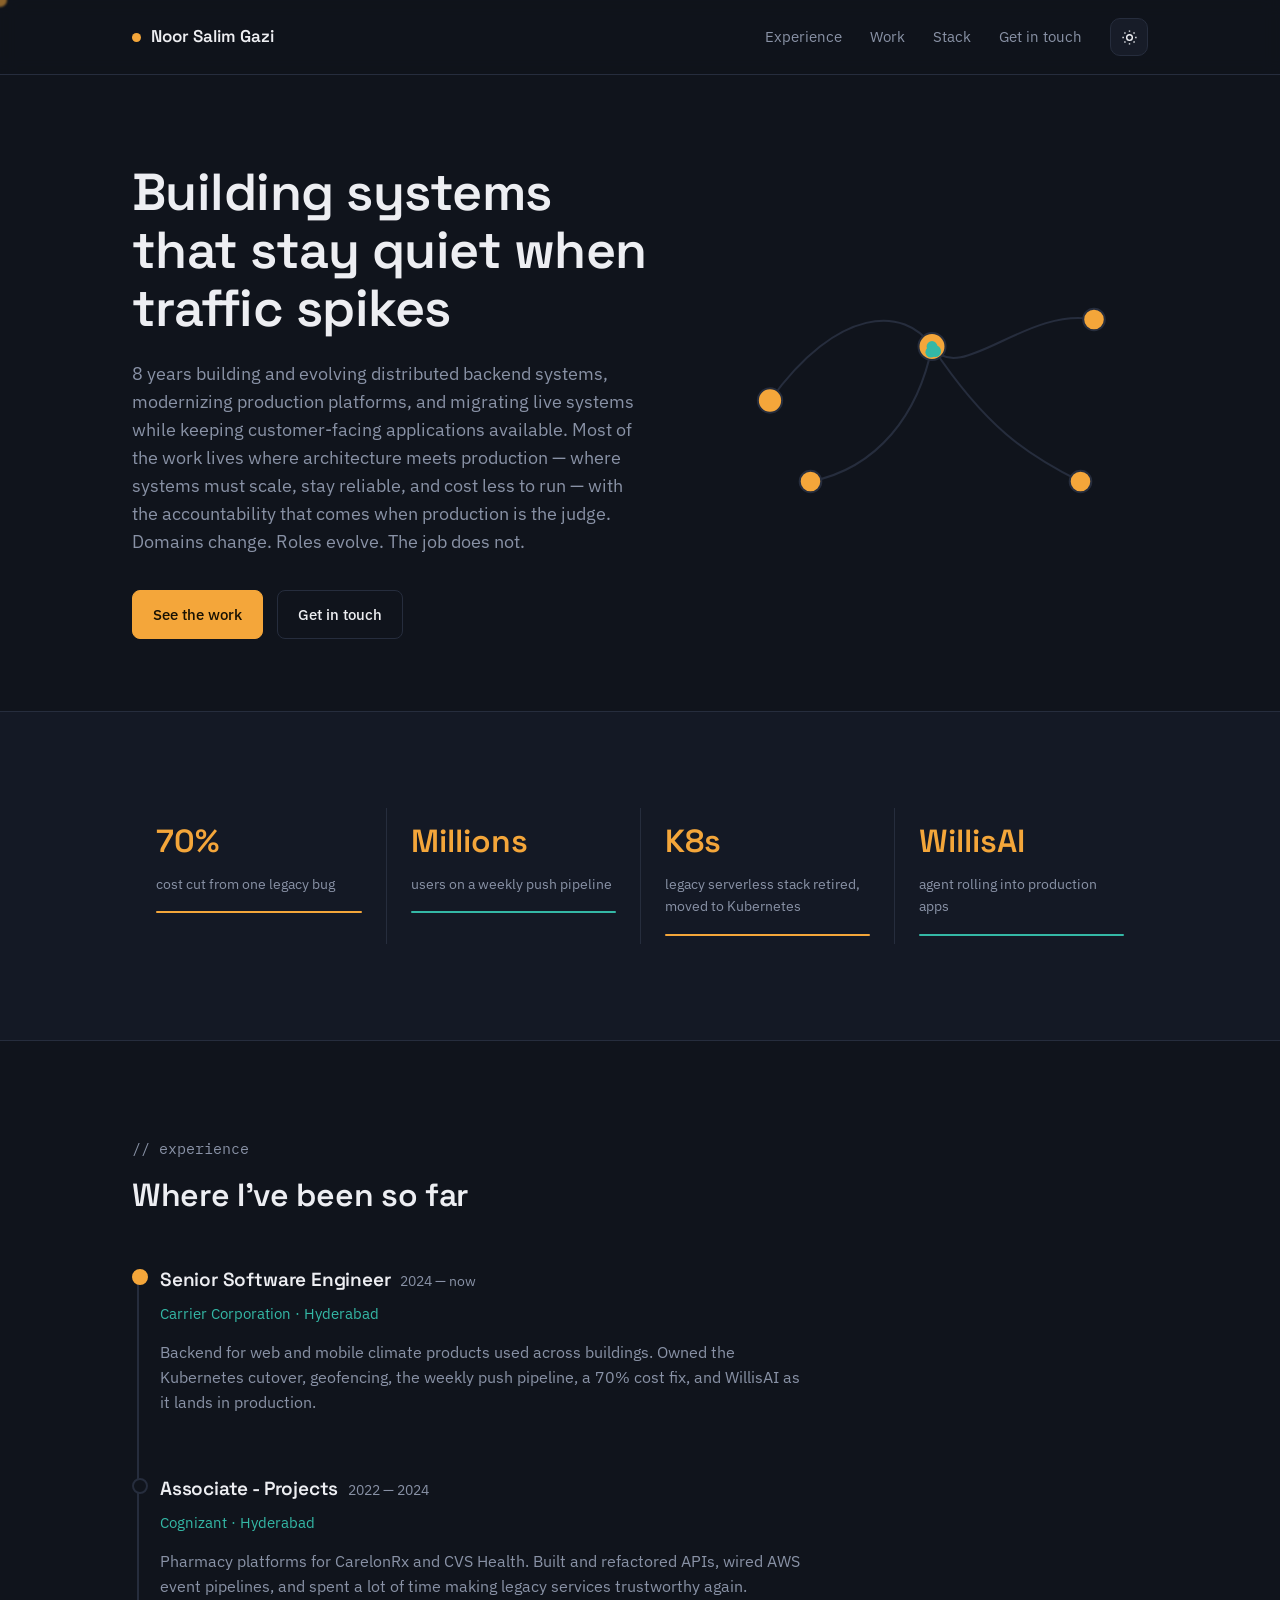
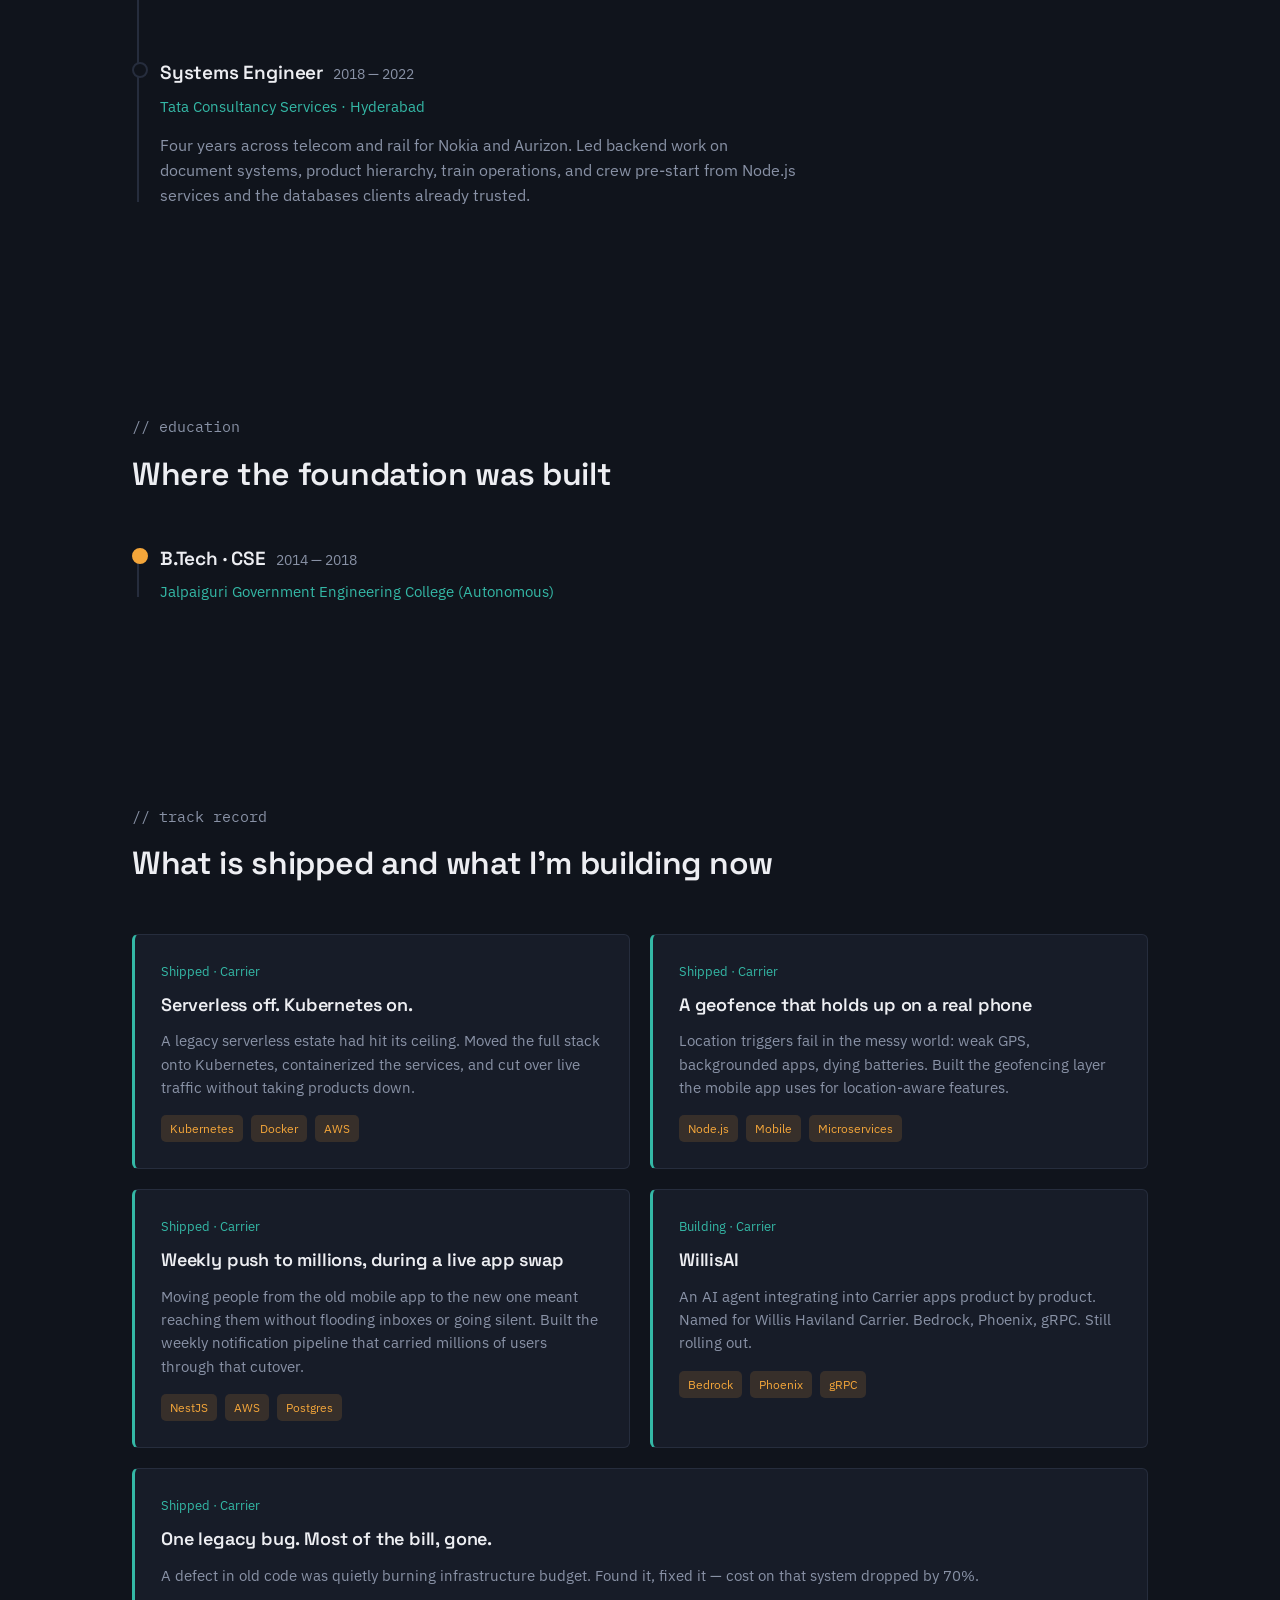
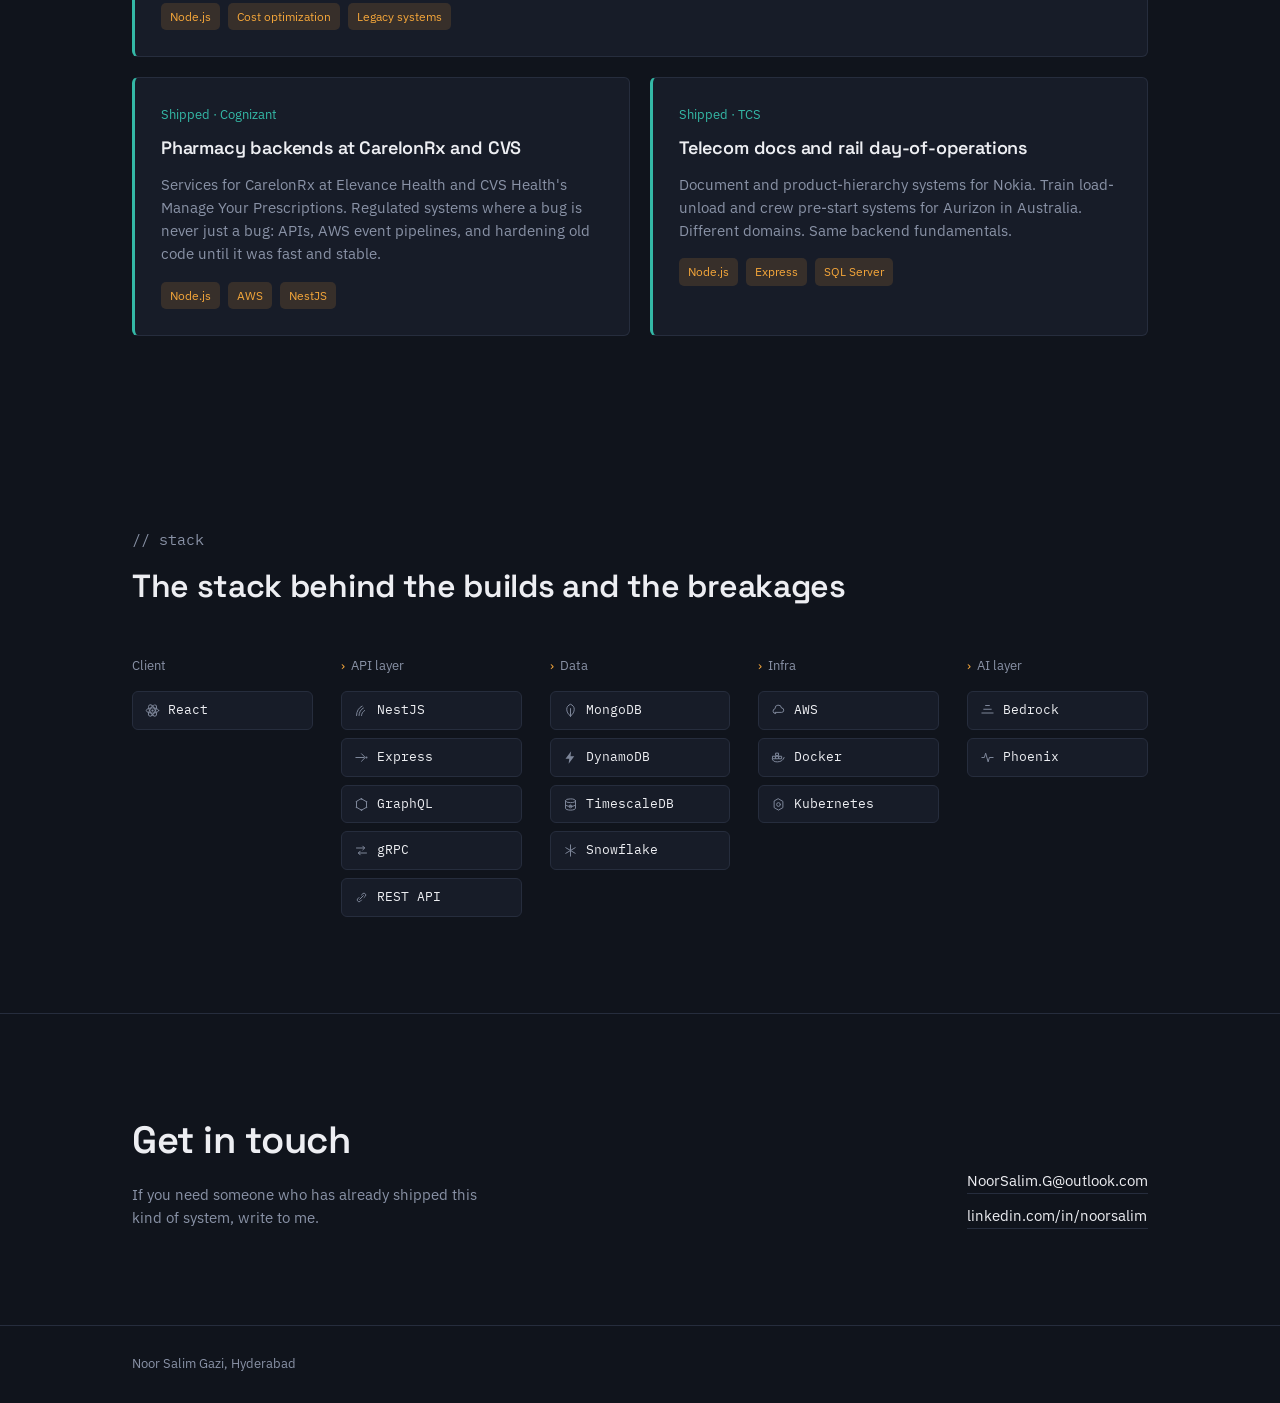
==== v1/index.html @ e42c3796 "Polished Content and Tone" ====
<!doctype html>
<html lang="en" data-theme="dark">
  <head>
    <meta charset="UTF-8" />
    <meta name="viewport" content="width=device-width, initial-scale=1.0" />
    <title>Noor Salim - Senior Software Engineer</title>
    <link rel="preconnect" href="https://fonts.googleapis.com" />
    <link rel="preconnect" href="https://fonts.gstatic.com" crossorigin />
    <link
      href="https://fonts.googleapis.com/css2?family=Space+Grotesk:wght@400;500;600;700&family=IBM+Plex+Sans:wght@400;500;600&family=IBM+Plex+Mono:wght@400;500&display=swap"
      rel="stylesheet"
    />
    <style>
      :root[data-theme="dark"] {
        --bg: #10141c;
        --bg-alt: #141925;
        --surface: #171c28;
        --border: #262d3d;
        --text: #edeef2;
        --text-muted: #8992a6;
        --accent: #f4a63a;
        --accent-soft: rgba(244, 166, 58, 0.14);
        --accent2: #34b8a6;
        --accent2-soft: rgba(52, 184, 166, 0.14);
        --shadow: 0 1px 0 rgba(255, 255, 255, 0.03) inset;
      }
      :root[data-theme="light"] {
        --bg: #f2f3f6;
        --bg-alt: #ffffff;
        --surface: #ffffff;
        --border: #dee1e8;
        --text: #12141c;
        --text-muted: #5a6178;
        --accent: #d97f14;
        --accent-soft: rgba(217, 127, 20, 0.12);
        --accent2: #188a7b;
        --accent2-soft: rgba(24, 138, 123, 0.12);
        --shadow: 0 1px 0 rgba(0, 0, 0, 0.02) inset;
      }
      * {
        box-sizing: border-box;
      }
      html {
        scroll-behavior: smooth;
      }
      body {
        margin: 0;
        background: var(--bg);
        color: var(--text);
        font-family: "IBM Plex Sans", sans-serif;
        font-size: 16px;
        line-height: 1.6;
        transition:
          background 0.35s ease,
          color 0.35s ease;
      }
      h1,
      h2,
      h3 {
        font-family: "Space Grotesk", sans-serif;
        margin: 0;
        letter-spacing: -0.01em;
      }
      .mono {
        font-family: "IBM Plex Mono", monospace;
      }
      a {
        color: inherit;
      }
      .wrap {
        max-width: 1080px;
        margin: 0 auto;
        padding: 0 32px;
      }
      section {
        padding: 96px 0;
      }
      @media (max-width: 640px) {
        section {
          padding: 64px 0;
        }
        .wrap {
          padding: 0 20px;
        }
      }

      /* cursor trail — desktop / hover-capable only, respects reduced motion */
      #trail {
        position: fixed;
        width: 14px;
        height: 14px;
        border-radius: 50%;
        background: var(--accent);
        opacity: 0.55;
        pointer-events: none;
        z-index: 999;
        transform: translate(-50%, -50%);
        filter: blur(1px);
        transition: background 0.35s ease;
      }
      @media (hover: none) {
        #trail {
          display: none;
        }
      }

      /* header */
      header {
        position: sticky;
        top: 0;
        z-index: 50;
        backdrop-filter: blur(8px);
        background: color-mix(in srgb, var(--bg) 82%, transparent);
        border-bottom: 1px solid var(--border);
      }
      header .wrap {
        display: flex;
        align-items: center;
        justify-content: space-between;
        padding-top: 18px;
        padding-bottom: 18px;
      }
      .brand {
        display: flex;
        align-items: center;
        gap: 10px;
        font-family: "Space Grotesk", sans-serif;
        font-weight: 600;
        font-size: 17px;
      }
      .brand .dot {
        width: 9px;
        height: 9px;
        border-radius: 50%;
        background: var(--accent);
      }
      nav {
        display: flex;
        align-items: center;
        gap: 28px;
      }
      nav a {
        text-decoration: none;
        color: var(--text-muted);
        font-size: 14.5px;
      }
      nav a:hover {
        color: var(--text);
      }
      @media (max-width: 640px) {
        nav a {
          display: none;
        }
        nav {
          gap: 12px;
        }
      }
      #themeToggle {
        width: 38px;
        height: 38px;
        border-radius: 10px;
        border: 1px solid var(--border);
        background: var(--surface);
        color: var(--text);
        cursor: pointer;
        display: flex;
        align-items: center;
        justify-content: center;
      }
      #themeToggle svg {
        width: 17px;
        height: 17px;
      }

      /* hero */
      .hero {
        padding-top: 88px;
        padding-bottom: 72px;
      }
      .hero-grid {
        display: grid;
        grid-template-columns: 1.1fr 0.9fr;
        gap: 56px;
        align-items: center;
      }
      @media (max-width: 860px) {
        .hero-grid {
          grid-template-columns: 1fr;
        }
      }
      .hero h1 {
        font-size: clamp(34px, 5vw, 52px);
        font-weight: 600;
        line-height: 1.12;
      }
      .hero p.lede {
        color: var(--text-muted);
        font-size: 17.5px;
        max-width: 46ch;
        margin-top: 22px;
      }
      .hero .ctas {
        display: flex;
        gap: 14px;
        margin-top: 34px;
      }
      .btn {
        font-family: "IBM Plex Sans", sans-serif;
        font-size: 14.5px;
        font-weight: 500;
        padding: 12px 20px;
        border-radius: 8px;
        text-decoration: none;
        display: inline-block;
        border: 1px solid var(--border);
        transition:
          transform 0.15s ease,
          border-color 0.15s ease;
      }
      .btn.primary {
        background: var(--accent);
        border-color: var(--accent);
        color: #181103;
      }
      .btn.ghost {
        background: transparent;
        color: var(--text);
      }
      .btn:hover {
        transform: translateY(-1px);
      }

      /* hero signal graphic */
      .signal-box {
        position: relative;
      }
      .signal-box svg {
        width: 100%;
        height: auto;
        display: block;
      }
      .node {
        fill: var(--surface);
        stroke: var(--border);
        stroke-width: 1.5;
      }
      .node.on {
        fill: var(--accent);
      }
      .node2.on {
        fill: var(--accent2);
      }
      .link {
        stroke: var(--border);
        stroke-width: 1.5;
        fill: none;
      }
      .pulse {
        fill: var(--accent2);
      }
      @media (prefers-reduced-motion: no-preference) {
        .node.seq {
          animation: lightUp 0.6s ease forwards;
        }
      }
      @keyframes lightUp {
        from {
          fill: var(--surface);
        }
        to {
          fill: var(--accent);
        }
      }

      /* impact strip */
      .impact {
        border-top: 1px solid var(--border);
        border-bottom: 1px solid var(--border);
        background: var(--bg-alt);
      }
      .impact-grid {
        display: grid;
        grid-template-columns: repeat(4, 1fr);
        gap: 0;
      }
      @media (max-width: 760px) {
        .impact-grid {
          grid-template-columns: 1fr 1fr;
        }
      }
      .impact-item {
        padding: 8px 24px;
        border-left: 1px solid var(--border);
      }
      .impact-item:first-child {
        border-left: none;
      }
      @media (max-width: 760px) {
        .impact-item {
          border-left: none;
          border-top: 1px solid var(--border);
          padding-top: 24px;
        }
        .impact-item:nth-child(odd) {
          padding-left: 0;
        }
      }
      .impact-item .num {
        font-family: "Space Grotesk", sans-serif;
        font-size: 32px;
        font-weight: 600;
        color: var(--accent);
      }
      .impact-item .lbl {
        color: var(--text-muted);
        font-size: 14px;
        margin-top: 6px;
      }
      .impact-item .meter {
        height: 2px;
        background: var(--border);
        margin-top: 16px;
        border-radius: 2px;
        overflow: hidden;
      }
      .impact-item .meter span {
        display: block;
        height: 100%;
        width: 0%;
        background: var(--accent);
        transition: width 1.1s cubic-bezier(0.16, 0.8, 0.24, 1);
      }
      .impact-item:nth-child(even) .meter span {
        background: var(--accent2);
      }
      .impact.in-view .meter span {
        width: 100%;
      }
      @media (prefers-reduced-motion: reduce) {
        .impact-item .meter span {
          transition: none;
          width: 100%;
        }
      }

      /* section headings */
      .kicker {
        color: var(--text-muted);
        font-size: 14.5px;
        margin-bottom: 10px;
      }
      .section-head {
        margin-bottom: 44px;
      }
      .section-head h2 {
        font-size: clamp(24px, 3.2vw, 32px);
        font-weight: 600;
      }

      /* experience — signal-line timeline (legit sequence) */
      .timeline {
        position: relative;
        padding-left: 28px;
      }
      .timeline::before {
        content: "";
        position: absolute;
        left: 5px;
        top: 6px;
        bottom: 6px;
        width: 2px;
        background: var(--border);
      }
      .timeline::after {
        content: "";
        position: absolute;
        left: 5px;
        top: 6px;
        width: 2px;
        height: var(--tl-progress, 0%);
        background: var(--accent2);
        transition: height 0.15s linear;
      }
      .tl-item {
        position: relative;
        padding-bottom: 44px;
      }
      .tl-item:last-child {
        padding-bottom: 0;
      }
      .tl-item::before {
        content: "";
        position: absolute;
        left: -28px;
        top: 4px;
        width: 12px;
        height: 12px;
        border-radius: 50%;
        background: var(--bg);
        border: 2px solid var(--border);
        transition:
          border-color 0.4s ease,
          background 0.4s ease;
      }
      .tl-item.current::before {
        background: var(--accent);
        border-color: var(--accent);
      }
      .tl-item.lit::before {
        border-color: var(--accent2);
      }
      @media (prefers-reduced-motion: reduce) {
        .timeline::after {
          transition: none;
        }
        .tl-item::before {
          transition: none;
        }
      }
      .tl-role {
        display: flex;
        flex-wrap: wrap;
        align-items: baseline;
        gap: 10px;
        margin-bottom: 6px;
      }
      .tl-role h3 {
        font-size: 19px;
        font-weight: 600;
      }
      .tl-period {
        font-size: 13.5px;
        color: var(--text-muted);
      }
      .tl-org {
        color: var(--accent2);
        font-size: 14.5px;
        margin-bottom: 10px;
      }
      .tl-desc {
        color: var(--text-muted);
        max-width: 64ch;
        font-size: 15.5px;
      }

      /* work grid */
      .work-grid {
        display: grid;
        grid-template-columns: repeat(2, 1fr);
        gap: 20px;
      }
      @media (max-width: 760px) {
        .work-grid {
          grid-template-columns: 1fr;
        }
      }
      .card {
        background: var(--surface);
        border: 1px solid var(--border);
        border-left: 3px solid var(--accent2);
        border-radius: 6px;
        padding: 26px;
        position: relative;
        overflow: hidden;
      }
      .card .status {
        font-size: 12.5px;
        color: var(--accent2);
        margin-bottom: 10px;
      }
      .card h3 {
        font-size: 18px;
        font-weight: 600;
        margin-bottom: 10px;
      }
      .card p {
        color: var(--text-muted);
        font-size: 14.5px;
        margin: 0 0 16px;
      }
      .tags {
        display: flex;
        flex-wrap: wrap;
        gap: 8px;
      }
      .tag {
        font-size: 12px;
        padding: 4px 9px;
        border-radius: 5px;
        background: var(--accent-soft);
        color: var(--accent);
      }
      .ping {
        position: absolute;
        right: 22px;
        top: 22px;
        width: 8px;
        height: 8px;
        border-radius: 50%;
        background: var(--accent2);
        opacity: 0;
      }
      .card:hover .ping {
        animation: ping 0.9s ease;
      }
      .card.wide {
        grid-column: 1 / -1;
      }
      @keyframes ping {
        0% {
          opacity: 0;
          transform: scale(1);
        }
        30% {
          opacity: 1;
        }
        100% {
          opacity: 0;
          transform: scale(3.2);
        }
      }

      /* stack — pipeline groups */
      .pipeline {
        display: grid;
        grid-template-columns: repeat(auto-fit, minmax(160px, 1fr));
        gap: 36px 28px;
      }
      .pipe-stage {
        position: relative;
      }
      .pipe-stage .stage-lbl {
        font-size: 13px;
        color: var(--text-muted);
        margin-bottom: 14px;
      }
      .pipe-stage .stage-lbl::before {
        content: "›";
        color: var(--accent);
        margin-right: 6px;
      }
      .pipe-stage:first-child .stage-lbl::before {
        content: "";
        margin-right: 0;
      }
      .pipe-stage .chips {
        display: flex;
        flex-direction: column;
        gap: 8px;
      }
      .chip {
        font-family: "IBM Plex Mono", monospace;
        font-size: 13px;
        padding: 8px 12px;
        border-radius: 6px;
        background: var(--surface);
        border: 1px solid var(--border);
        display: flex;
        align-items: center;
        gap: 8px;
      }
      .tico {
        width: 15px;
        height: 15px;
        flex: none;
        fill: none;
        stroke: currentColor;
        stroke-width: 1.6;
        stroke-linecap: round;
        stroke-linejoin: round;
        color: var(--text-muted);
        opacity: 0.9;
      }
      .tico-fill {
        fill: currentColor;
        stroke: none;
      }

      /* contact */
      .contact {
        border-top: 1px solid var(--border);
      }
      .contact-grid {
        display: flex;
        justify-content: space-between;
        align-items: flex-end;
        flex-wrap: wrap;
        gap: 24px;
      }
      .contact h2 {
        font-size: clamp(26px, 4vw, 38px);
        max-width: 16ch;
        font-weight: 600;
        margin: 0 0 0.75rem;
      }
      .contact-copy {
        margin: 0;
        max-width: 42ch;
        color: var(--text-muted);
        font-size: 15px;
        line-height: 1.55;
      }
      .contact-links {
        display: flex;
        flex-direction: column;
        gap: 10px;
        font-size: 15px;
      }
      .contact-links a {
        text-decoration: none;
        border-bottom: 1px solid var(--border);
      }
      footer {
        padding: 28px 0;
        border-top: 1px solid var(--border);
        color: var(--text-muted);
        font-size: 13px;
      }
    </style>
  </head>
  <body>
    <div id="trail"></div>

    <header>
      <div class="wrap">
        <div class="brand"><span class="dot"></span>Noor Salim Gazi</div>
        <nav>
          <a href="#experience">Experience</a>
          <a href="#work">Work</a>
          <a href="#stack">Stack</a>
          <a href="#contact">Get in touch</a>
          <button id="themeToggle" aria-label="Toggle color theme">
            <svg
              id="iconSun"
              viewBox="0 0 24 24"
              fill="none"
              stroke="currentColor"
              stroke-width="2"
            >
              <circle cx="12" cy="12" r="4" />
              <path
                d="M12 2v2M12 20v2M4.9 4.9l1.4 1.4M17.7 17.7l1.4 1.4M2 12h2M20 12h2M4.9 19.1l1.4-1.4M17.7 6.3l1.4-1.4"
              />
            </svg>
          </button>
        </nav>
      </div>
    </header>

    <main>
      <section class="hero">
        <div class="wrap hero-grid">
          <div>
            <h1>Building systems that stay quiet when traffic spikes</h1>
            <p class="lede">
              <span class="exp-years">8</span> years building and evolving
              distributed backend systems, modernizing production platforms, and
              migrating live systems while keeping customer-facing applications
              available. Most of the work lives where architecture meets
              production — where systems must scale, stay reliable, and cost
              less to run — with the accountability that comes when production
              is the judge. Domains change. Roles evolve. The job does not.
            </p>
            <div class="ctas">
              <a class="btn primary" href="#work">See the work</a>
              <a class="btn ghost" href="#contact">Get in touch</a>
            </div>
          </div>
          <div class="signal-box">
            <svg viewBox="0 0 320 260" xmlns="http://www.w3.org/2000/svg">
              <path class="link" d="M40 130 C 90 60, 140 60, 160 90" />
              <path class="link" d="M160 90 C 180 120, 230 60, 280 70" />
              <path class="link" d="M160 90 C 150 140, 120 180, 70 190" />
              <path class="link" d="M160 90 C 200 150, 230 170, 270 190" />
              <circle
                class="node seq"
                cx="40"
                cy="130"
                r="9"
                style="animation-delay: 0.1s"
              />
              <circle
                class="node seq"
                cx="160"
                cy="90"
                r="10"
                style="animation-delay: 0.5s"
              />
              <circle
                class="node seq node2"
                cx="280"
                cy="70"
                r="8"
                style="animation-delay: 0.9s"
              />
              <circle
                class="node seq"
                cx="70"
                cy="190"
                r="8"
                style="animation-delay: 1.1s"
              />
              <circle
                class="node seq node2"
                cx="270"
                cy="190"
                r="8"
                style="animation-delay: 1.3s"
              />
              <circle class="pulse" r="4">
                <animateMotion
                  dur="7s"
                  repeatCount="indefinite"
                  calcMode="linear"
                  keyTimes="0;0.25;1"
                  keyPoints="0;1;1"
                  path="M40 130 C 90 60, 140 60, 160 90"
                />
              </circle>
              <circle class="pulse" r="4">
                <animateMotion
                  dur="7s"
                  repeatCount="indefinite"
                  calcMode="linear"
                  keyTimes="0;0.25;0.65;1"
                  keyPoints="0;0;1;1"
                  path="M160 90 C 180 120, 230 60, 280 70"
                />
              </circle>
              <circle class="pulse" r="4">
                <animateMotion
                  dur="7s"
                  repeatCount="indefinite"
                  calcMode="linear"
                  keyTimes="0;0.25;0.65;1"
                  keyPoints="0;0;1;1"
                  path="M160 90 C 150 140, 120 180, 70 190"
                />
              </circle>
              <circle class="pulse" r="4">
                <animateMotion
                  dur="7s"
                  repeatCount="indefinite"
                  calcMode="linear"
                  keyTimes="0;0.25;0.65;1"
                  keyPoints="0;0;1;1"
                  path="M160 90 C 200 150, 230 170, 270 190"
                />
              </circle>
            </svg>
          </div>
        </div>
      </section>

      <section class="impact">
        <div class="wrap impact-grid">
          <div class="impact-item">
            <div class="num">70%</div>
            <div class="lbl">cost cut from one legacy bug</div>
            <div class="meter"><span></span></div>
          </div>
          <div class="impact-item">
            <div class="num">Millions</div>
            <div class="lbl">users on a weekly push pipeline</div>
            <div class="meter"><span></span></div>
          </div>
          <div class="impact-item">
            <div class="num">K8s</div>
            <div class="lbl">
              legacy serverless stack retired, moved to Kubernetes
            </div>
            <div class="meter"><span></span></div>
          </div>
          <div class="impact-item">
            <div class="num">WillisAI</div>
            <div class="lbl">agent rolling into production apps</div>
            <div class="meter"><span></span></div>
          </div>
        </div>
      </section>

      <section id="experience">
        <div class="wrap">
          <div class="section-head">
            <div class="kicker mono">// experience</div>
            <h2>Where I've been so far</h2>
          </div>
          <div class="timeline">
            <div class="tl-item current">
              <div class="tl-role">
                <h3>Senior Software Engineer</h3>
                <span class="tl-period">2024 — now</span>
              </div>
              <div class="tl-org">Carrier Corporation · Hyderabad</div>
              <p class="tl-desc">
                Backend for web and mobile climate products used across
                buildings. Owned the Kubernetes cutover, geofencing, the weekly
                push pipeline, a 70% cost fix, and WillisAI as it lands in
                production.
              </p>
            </div>
            <div class="tl-item">
              <div class="tl-role">
                <h3>Associate - Projects</h3>
                <span class="tl-period">2022 — 2024</span>
              </div>
              <div class="tl-org">Cognizant · Hyderabad</div>
              <p class="tl-desc">
                Pharmacy platforms for CarelonRx and CVS Health. Built and
                refactored APIs, wired AWS event pipelines, and spent a lot of
                time making legacy services trustworthy again.
              </p>
            </div>
            <div class="tl-item">
              <div class="tl-role">
                <h3>Systems Engineer</h3>
                <span class="tl-period">2018 — 2022</span>
              </div>
              <div class="tl-org">Tata Consultancy Services · Hyderabad</div>
              <p class="tl-desc">
                Four years across telecom and rail for Nokia and Aurizon. Led
                backend work on document systems, product hierarchy, train
                operations, and crew pre-start from Node.js services and the
                databases clients already trusted.
              </p>
            </div>
          </div>
        </div>
      </section>

      <section id="education">
        <div class="wrap">
          <div class="section-head">
            <div class="kicker mono">// education</div>
            <h2>Where the foundation was built</h2>
          </div>
          <div class="timeline">
            <div class="tl-item current">
              <div class="tl-role">
                <h3>B.Tech · CSE</h3>
                <span class="tl-period">2014 — 2018</span>
              </div>
              <div class="tl-org">
                Jalpaiguri Government Engineering College (Autonomous)
              </div>
            </div>
          </div>
        </div>
      </section>

      <section id="work">
        <div class="wrap">
          <div class="section-head">
            <div class="kicker mono">// track record</div>
            <h2>What is shipped and what I'm building now</h2>
          </div>
          <div class="work-grid">
            <div class="card">
              <span class="ping"></span>
              <div class="status">Shipped · Carrier</div>
              <h3>Serverless off. Kubernetes on.</h3>
              <p>
                A legacy serverless estate had hit its ceiling. Moved the full
                stack onto Kubernetes, containerized the services, and cut over
                live traffic without taking products down.
              </p>
              <div class="tags">
                <span class="tag">Kubernetes</span
                ><span class="tag">Docker</span><span class="tag">AWS</span>
              </div>
            </div>
            <div class="card">
              <span class="ping"></span>
              <div class="status">Shipped · Carrier</div>
              <h3>A geofence that holds up on a real phone</h3>
              <p>
                Location triggers fail in the messy world: weak GPS,
                backgrounded apps, dying batteries. Built the geofencing layer
                the mobile app uses for location-aware features.
              </p>
              <div class="tags">
                <span class="tag">Node.js</span><span class="tag">Mobile</span
                ><span class="tag">Microservices</span>
              </div>
            </div>
            <div class="card">
              <span class="ping"></span>
              <div class="status">Shipped · Carrier</div>
              <h3>Weekly push to millions, during a live app swap</h3>
              <p>
                Moving people from the old mobile app to the new one meant
                reaching them without flooding inboxes or going silent. Built
                the weekly notification pipeline that carried millions of users
                through that cutover.
              </p>
              <div class="tags">
                <span class="tag">NestJS</span><span class="tag">AWS</span
                ><span class="tag">Postgres</span>
              </div>
            </div>
            <div class="card">
              <span class="ping"></span>
              <div class="status">Building · Carrier</div>
              <h3>WillisAI</h3>
              <p>
                An AI agent integrating into Carrier apps product by product.
                Named for Willis Haviland Carrier. Bedrock, Phoenix, gRPC. Still
                rolling out.
              </p>
              <div class="tags">
                <span class="tag">Bedrock</span><span class="tag">Phoenix</span
                ><span class="tag">gRPC</span>
              </div>
            </div>
            <div class="card wide">
              <span class="ping"></span>
              <div class="status">Shipped · Carrier</div>
              <h3>One legacy bug. Most of the bill, gone.</h3>
              <p>
                A defect in old code was quietly burning infrastructure budget.
                Found it, fixed it — cost on that system dropped by 70%.
              </p>
              <div class="tags">
                <span class="tag">Node.js</span
                ><span class="tag">Cost optimization</span
                ><span class="tag">Legacy systems</span>
              </div>
            </div>
            <div class="card">
              <span class="ping"></span>
              <div class="status">Shipped · Cognizant</div>
              <h3>Pharmacy backends at CarelonRx and CVS</h3>
              <p>
                Services for CarelonRx at Elevance Health and CVS Health's
                Manage Your Prescriptions. Regulated systems where a bug is
                never just a bug: APIs, AWS event pipelines, and hardening old
                code until it was fast and stable.
              </p>
              <div class="tags">
                <span class="tag">Node.js</span><span class="tag">AWS</span
                ><span class="tag">NestJS</span>
              </div>
            </div>
            <div class="card">
              <span class="ping"></span>
              <div class="status">Shipped · TCS</div>
              <h3>Telecom docs and rail day-of-operations</h3>
              <p>
                Document and product-hierarchy systems for Nokia. Train
                load-unload and crew pre-start systems for Aurizon in Australia.
                Different domains. Same backend fundamentals.
              </p>
              <div class="tags">
                <span class="tag">Node.js</span><span class="tag">Express</span
                ><span class="tag">SQL Server</span>
              </div>
            </div>
          </div>
        </div>
      </section>

      <section id="stack">
        <div class="wrap">
          <div class="section-head">
            <div class="kicker mono">// stack</div>
            <h2>The stack behind the builds and the breakages</h2>
          </div>
          <div class="pipeline">
            <div class="pipe-stage">
              <div class="stage-lbl">Client</div>
              <div class="chips">
                <span class="chip"
                  ><svg class="tico" viewBox="0 0 24 24">
                    <circle
                      cx="12"
                      cy="12"
                      r="1.8"
                      fill="currentColor"
                      stroke="none"
                    />
                    <ellipse cx="12" cy="12" rx="10" ry="4.2" />
                    <ellipse
                      cx="12"
                      cy="12"
                      rx="10"
                      ry="4.2"
                      transform="rotate(60 12 12)"
                    />
                    <ellipse
                      cx="12"
                      cy="12"
                      rx="10"
                      ry="4.2"
                      transform="rotate(120 12 12)"
                    /></svg
                  >React</span
                >
              </div>
            </div>
            <div class="pipe-stage">
              <div class="stage-lbl">API layer</div>
              <div class="chips">
                <span class="chip"
                  ><svg class="tico" viewBox="0 0 24 24">
                    <path d="M4 20c0-7 4-13 9-15" />
                    <path d="M8 20c0-5 3-10 7-12" />
                    <path d="M12 20c0-3 2-6 5-8" /></svg
                  >NestJS</span
                >
                <span class="chip"
                  ><svg class="tico" viewBox="0 0 24 24">
                    <path d="M3 12h13" />
                    <path d="M12 6l6 6-6 6" />
                    <circle
                      cx="20"
                      cy="12"
                      r="1.6"
                      fill="currentColor"
                      stroke="none"
                    /></svg
                  >Express</span
                >
                <span class="chip"
                  ><svg class="tico" viewBox="0 0 24 24">
                    <polygon points="12,3 20,7.5 20,16.5 12,21 4,16.5 4,7.5" />
                    <circle
                      cx="12"
                      cy="3"
                      r="1.3"
                      fill="currentColor"
                      stroke="none"
                    />
                    <circle
                      cx="20"
                      cy="7.5"
                      r="1.3"
                      fill="currentColor"
                      stroke="none"
                    />
                    <circle
                      cx="20"
                      cy="16.5"
                      r="1.3"
                      fill="currentColor"
                      stroke="none"
                    />
                    <circle
                      cx="12"
                      cy="21"
                      r="1.3"
                      fill="currentColor"
                      stroke="none"
                    />
                    <circle
                      cx="4"
                      cy="16.5"
                      r="1.3"
                      fill="currentColor"
                      stroke="none"
                    />
                    <circle
                      cx="4"
                      cy="7.5"
                      r="1.3"
                      fill="currentColor"
                      stroke="none"
                    /></svg
                  >GraphQL</span
                >
                <span class="chip"
                  ><svg class="tico" viewBox="0 0 24 24">
                    <path d="M4 8h13" />
                    <path d="M14 5l3 3-3 3" />
                    <path d="M20 16H7" />
                    <path d="M10 13l-3 3 3 3" /></svg
                  >gRPC</span
                >
                <span class="chip"
                  ><svg class="tico" viewBox="0 0 24 24">
                    <path d="M9 15l6-6" />
                    <path d="M8 12L5.5 14.5a3 3 0 004 4L12 16" />
                    <path d="M16 12l2.5-2.5a3 3 0 00-4-4L12 8" /></svg
                  >REST API</span
                >
              </div>
            </div>
            <div class="pipe-stage">
              <div class="stage-lbl">Data</div>
              <div class="chips">
                <span class="chip"
                  ><svg class="tico" viewBox="0 0 24 24">
                    <path
                      d="M12 21c-4-3-6-7-6-11 0-4 2.5-6.5 6-8 3.5 1.5 6 4 6 8 0 4-2 8-6 11z"
                    />
                    <path d="M12 21V9" /></svg
                  >MongoDB</span
                >
                <span class="chip"
                  ><svg class="tico tico-fill" viewBox="0 0 24 24">
                    <path d="M13 2L4 14h6l-1 8 9-12h-6l1-8z" /></svg
                  >DynamoDB</span
                >
                <span class="chip"
                  ><svg class="tico" viewBox="0 0 24 24">
                    <ellipse cx="12" cy="6" rx="8" ry="3" />
                    <path d="M4 6v6c0 1.7 3.6 3 8 3s8-1.3 8-3V6" />
                    <path d="M4 12v6c0 1.7 3.6 3 8 3s8-1.3 8-3v-6" />
                    <circle cx="12" cy="15" r="2.3" />
                    <path d="M12 13.9v1.1l.8.6" /></svg
                  >TimescaleDB</span
                >
                <span class="chip"
                  ><svg class="tico" viewBox="0 0 24 24">
                    <path d="M12 3v18M4.5 7.5l15 9M19.5 7.5l-15 9" /></svg
                  >Snowflake</span
                >
              </div>
            </div>
            <div class="pipe-stage">
              <div class="stage-lbl">Infra</div>
              <div class="chips">
                <span class="chip"
                  ><svg class="tico" viewBox="0 0 24 24">
                    <path
                      d="M7 17a4 4 0 01-.5-7.9A5 5 0 0116.8 8 3.5 3.5 0 0117 15H7z"
                    /></svg
                  >AWS</span
                >
                <span class="chip"
                  ><svg class="tico" viewBox="0 0 24 24">
                    <rect x="3" y="10" width="4" height="4" />
                    <rect x="8" y="10" width="4" height="4" />
                    <rect x="13" y="10" width="4" height="4" />
                    <rect x="8" y="5" width="4" height="4" />
                    <path d="M2 14c0 3 3 5 8 5 6 0 10-3 11-7" /></svg
                  >Docker</span
                >
                <span class="chip"
                  ><svg class="tico" viewBox="0 0 24 24">
                    <polygon points="12,3 19,7 19,17 12,21 5,17 5,7" />
                    <circle cx="12" cy="12" r="3" /></svg
                  >Kubernetes</span
                >
              </div>
            </div>
            <div class="pipe-stage">
              <div class="stage-lbl">AI layer</div>
              <div class="chips">
                <span class="chip"
                  ><svg class="tico" viewBox="0 0 24 24">
                    <path d="M9 4h6" />
                    <path d="M6 10h12" />
                    <path d="M3 16h18" /></svg
                  >Bedrock</span
                >
                <span class="chip"
                  ><svg class="tico" viewBox="0 0 24 24">
                    <path d="M3 12h4l2-7 4 14 2-7h6" /></svg
                  >Phoenix</span
                >
              </div>
            </div>
          </div>
        </div>
      </section>
    </main>

    <section class="contact" id="contact">
      <div class="wrap contact-grid">
        <div>
          <h2>Get in touch</h2>
          <p class="contact-copy">
            If you need someone who has already shipped this kind of system,
            write to me.
          </p>
        </div>
        <div class="contact-links">
          <a href="mailto:NoorSalim.G@outlook.com">NoorSalim.G@outlook.com</a>
          <a
            href="https://www.linkedin.com/in/noorsalim/"
            target="_blank"
            rel="noopener"
            >linkedin.com/in/noorsalim</a
          >
        </div>
      </div>
    </section>

    <footer>
      <div class="wrap">Noor Salim Gazi, Hyderabad</div>
    </footer>

    <script>
      // timeline signal — progress line grows and passed nodes light up while scrolling
      const timelineEl = document.querySelector(".timeline");
      if (timelineEl) {
        const tlItems = Array.from(timelineEl.querySelectorAll(".tl-item"));
        let ticking = false;
        function updateTimeline() {
          const rect = timelineEl.getBoundingClientRect();
          const total = rect.height;
          const ref = window.innerHeight * 0.6;
          let filled = ref - rect.top;
          filled = Math.max(0, Math.min(total, filled));
          const pct = total > 0 ? (filled / total) * 100 : 0;
          timelineEl.style.setProperty("--tl-progress", pct + "%");
          tlItems.forEach((item) => {
            if (item.classList.contains("current")) return;
            item.classList.toggle("lit", item.offsetTop <= filled);
          });
          ticking = false;
        }
        window.addEventListener(
          "scroll",
          () => {
            if (!ticking) {
              requestAnimationFrame(updateTimeline);
              ticking = true;
            }
          },
          { passive: true },
        );
        window.addEventListener("resize", updateTimeline);
        updateTimeline();
      }

      // impact meters — fill in once when the strip scrolls into view
      const impactSection = document.querySelector(".impact");
      if (impactSection) {
        const io = new IntersectionObserver(
          (entries) => {
            entries.forEach((entry) => {
              if (entry.isIntersecting) {
                impactSection.classList.add("in-view");
                io.unobserve(impactSection);
              }
            });
          },
          { threshold: 0.35 },
        );
        io.observe(impactSection);
      }

      // years of experience — computed live from career start, never goes stale
      (function () {
        const start = new Date("2018-09-01");
        const now = new Date();
        let years = now.getFullYear() - start.getFullYear();
        const beforeAnniversary =
          now.getMonth() < start.getMonth() ||
          (now.getMonth() === start.getMonth() &&
            now.getDate() < start.getDate());
        if (beforeAnniversary) years -= 1;
        document.querySelectorAll(".exp-years").forEach((el) => {
          el.textContent = years;
        });
      })();

      // theme toggle
      const root = document.documentElement;
      const toggle = document.getElementById("themeToggle");
      toggle.addEventListener("click", () => {
        const next =
          root.getAttribute("data-theme") === "dark" ? "light" : "dark";
        root.setAttribute("data-theme", next);
      });

      // cursor trail — desktop/hover-capable, respects reduced motion
      const trail = document.getElementById("trail");
      const canHover = window.matchMedia("(hover:hover)").matches;
      const reduced = window.matchMedia(
        "(prefers-reduced-motion: reduce)",
      ).matches;
      if (canHover && !reduced) {
        let tx = 0,
          ty = 0,
          mx = 0,
          my = 0;
        window.addEventListener("mousemove", (e) => {
          mx = e.clientX;
          my = e.clientY;
        });
        (function loop() {
          tx += (mx - tx) * 0.15;
          ty += (my - ty) * 0.15;
          trail.style.left = tx + "px";
          trail.style.top = ty + "px";
          requestAnimationFrame(loop);
        })();
      } else {
        trail.style.display = "none";
      }
    </script>
  </body>
</html>
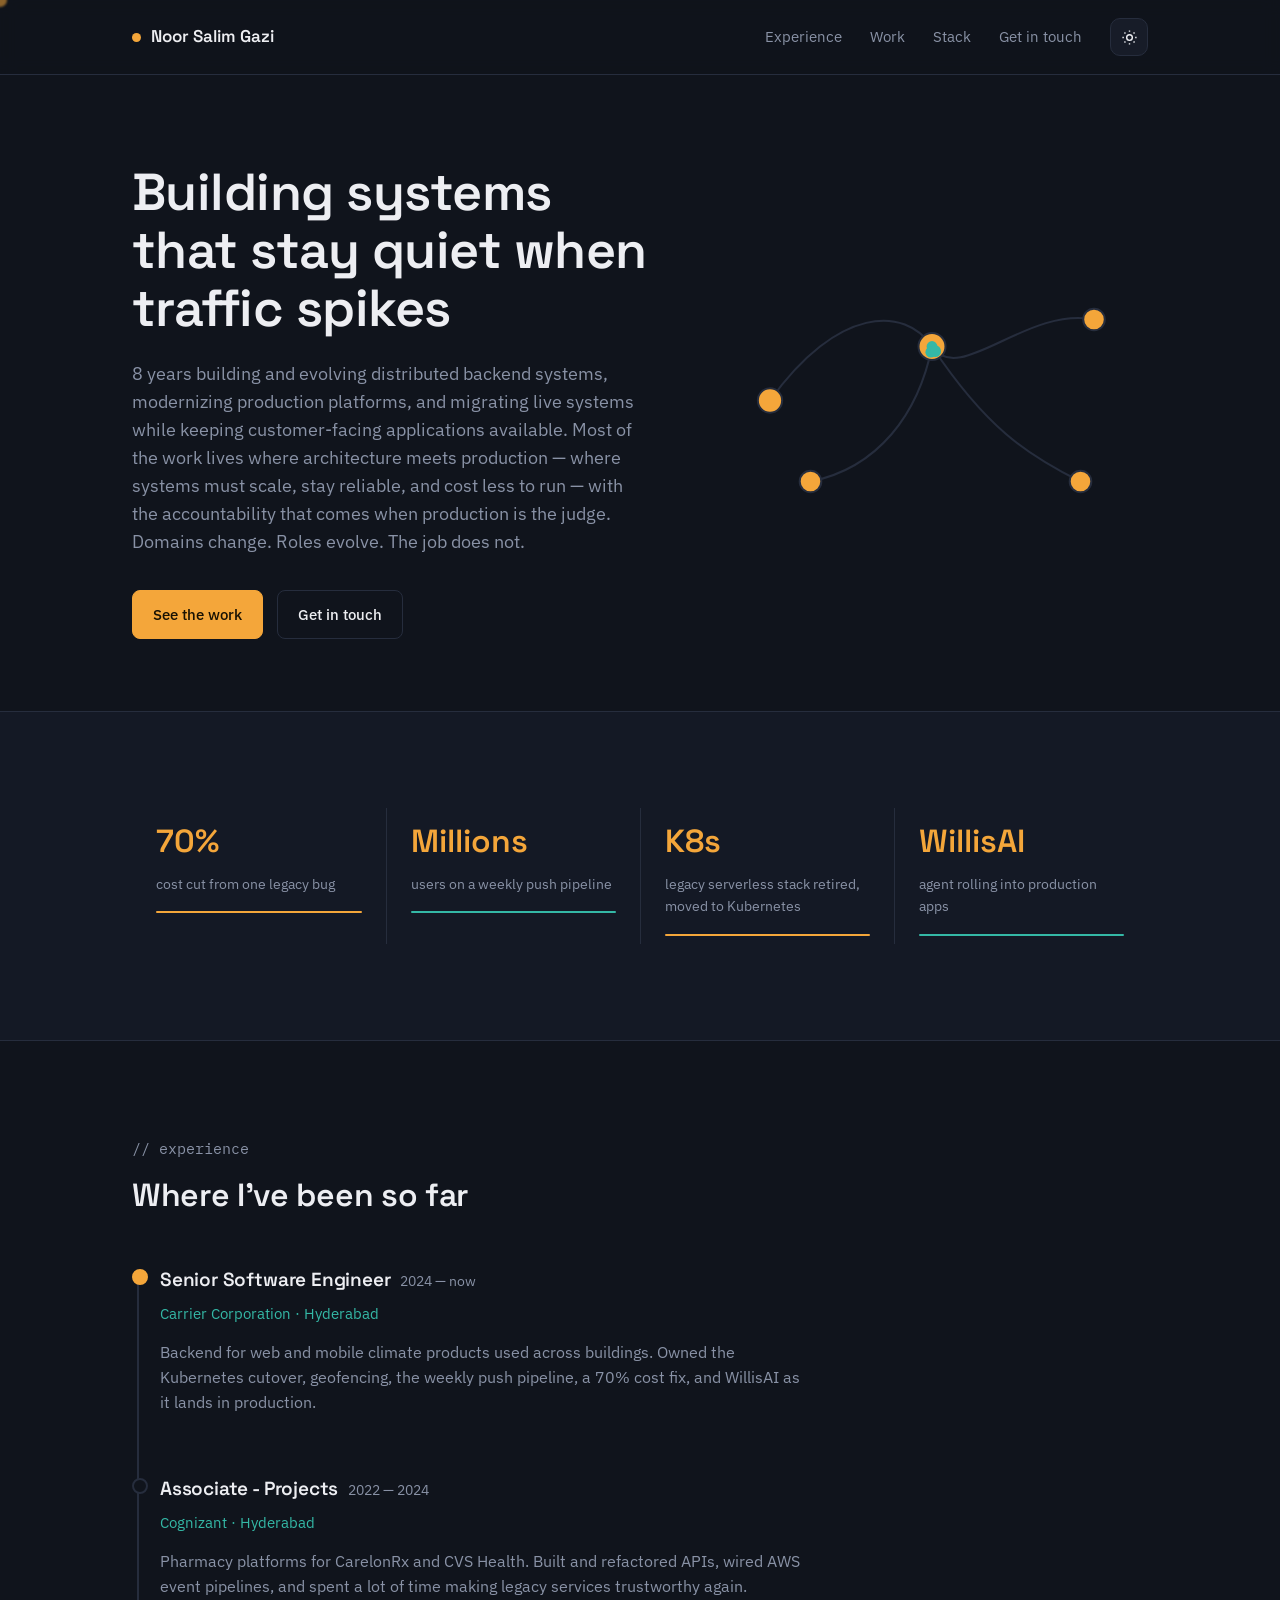
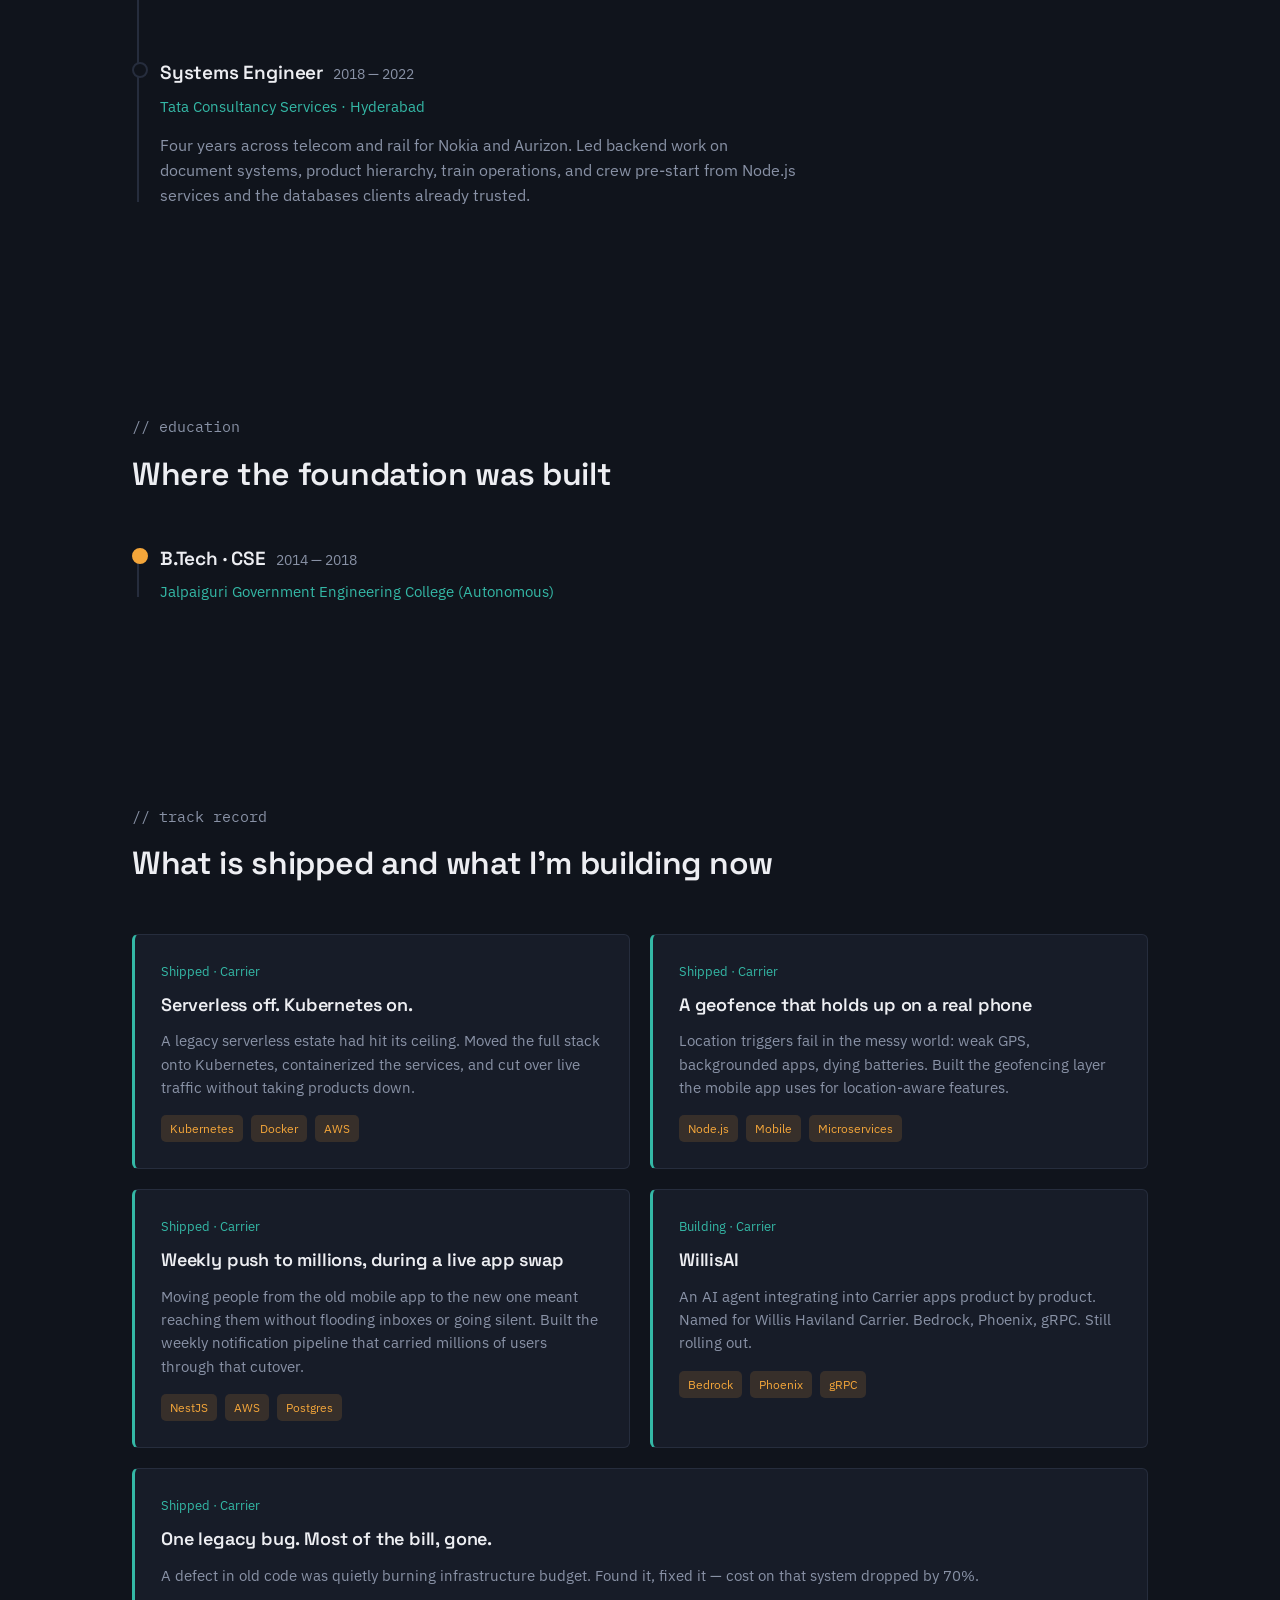
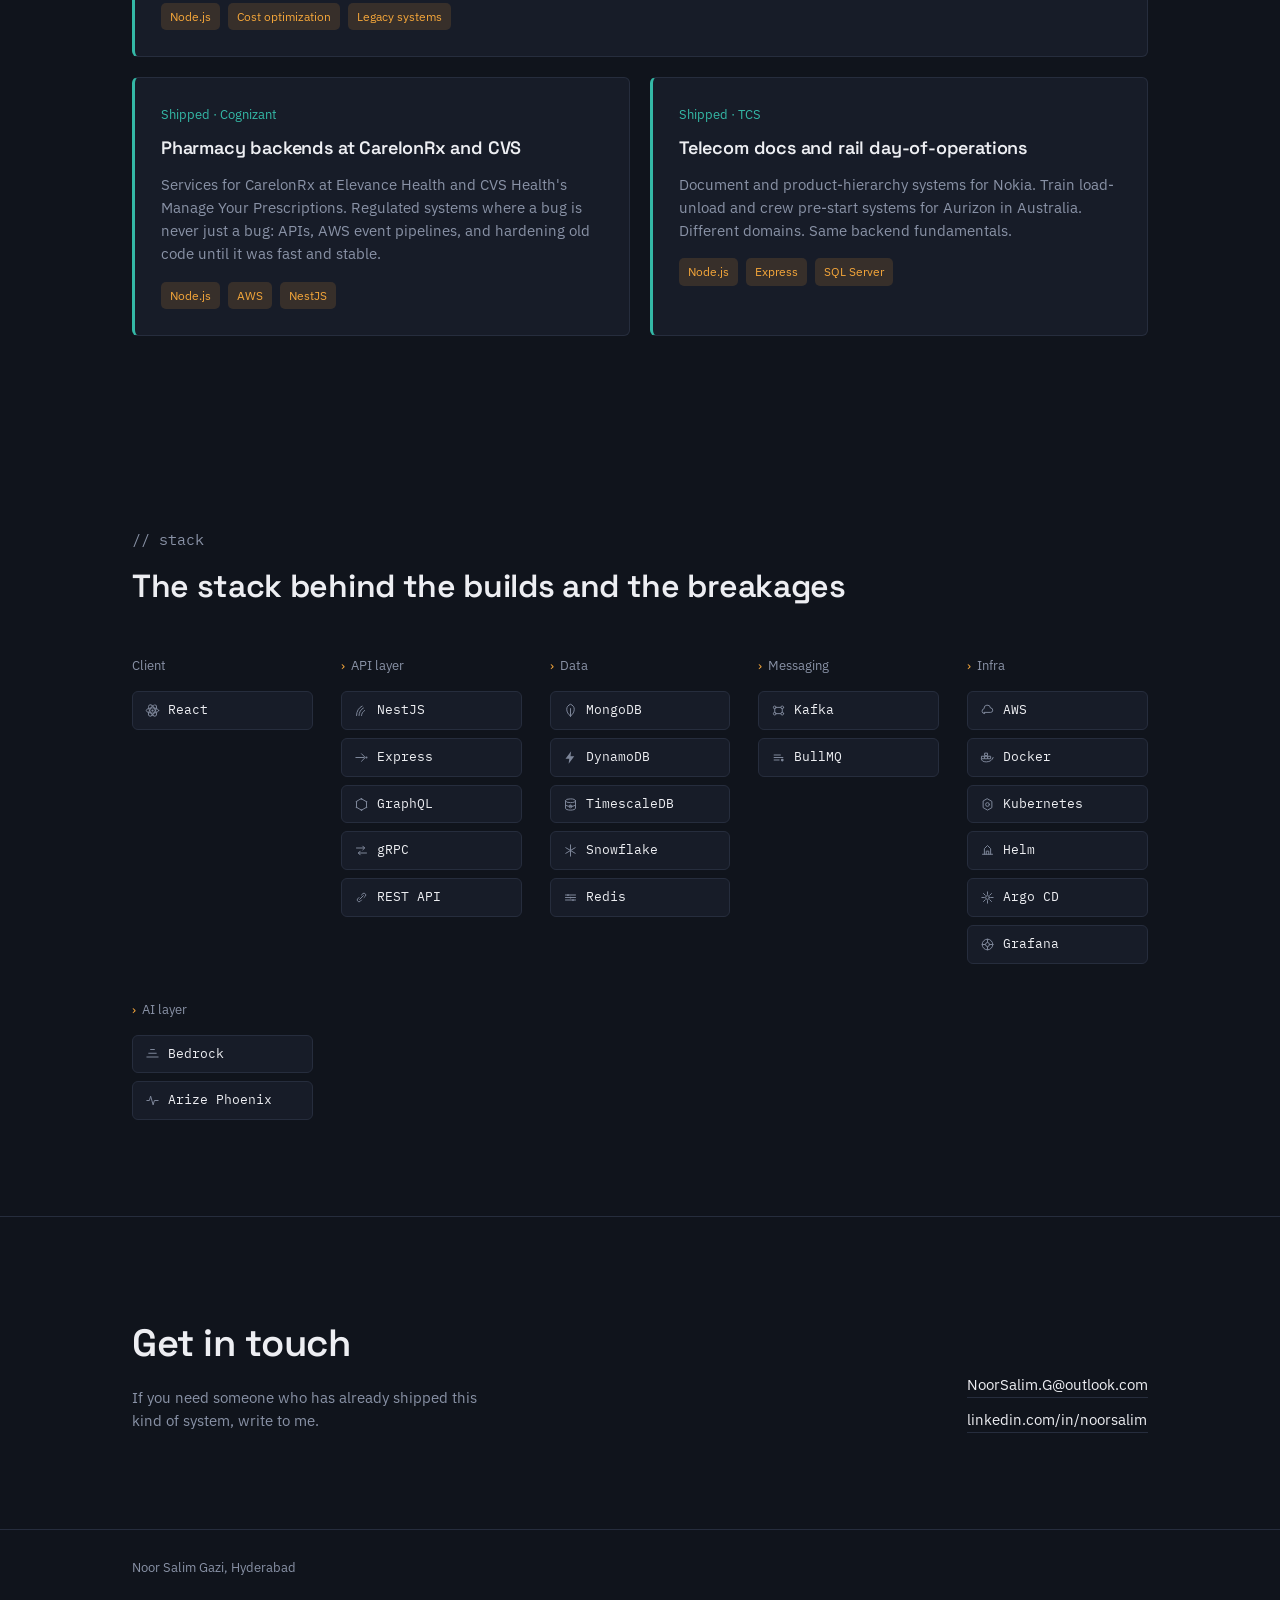
==== commit e0828f1f: "update v1" ====
--- a/v1/index.html
+++ b/v1/index.html
@@ -1114,6 +1114,62 @@
                     <path d="M12 3v18M4.5 7.5l15 9M19.5 7.5l-15 9" /></svg
                   >Snowflake</span
                 >
+                <span class="chip"
+                  ><svg class="tico" viewBox="0 0 24 24">
+                    <path d="M4 8h16" />
+                    <path d="M4 12h16" />
+                    <path d="M4 16h16" />
+                    <circle
+                      cx="8"
+                      cy="8"
+                      r="1.4"
+                      fill="currentColor"
+                      stroke="none"
+                    />
+                    <circle
+                      cx="12"
+                      cy="12"
+                      r="1.4"
+                      fill="currentColor"
+                      stroke="none"
+                    />
+                    <circle
+                      cx="16"
+                      cy="16"
+                      r="1.4"
+                      fill="currentColor"
+                      stroke="none"
+                    /></svg
+                  >Redis</span
+                >
+              </div>
+            </div>
+            <div class="pipe-stage">
+              <div class="stage-lbl">Messaging</div>
+              <div class="chips">
+                <span class="chip"
+                  ><svg class="tico" viewBox="0 0 24 24">
+                    <circle cx="6" cy="7" r="2.2" />
+                    <circle cx="18" cy="7" r="2.2" />
+                    <circle cx="6" cy="17" r="2.2" />
+                    <circle cx="18" cy="17" r="2.2" />
+                    <path d="M8.2 7h7.6M6 9.2v5.6M18 9.2v5.6M8.2 17h7.6" /></svg
+                  >Kafka</span
+                >
+                <span class="chip"
+                  ><svg class="tico" viewBox="0 0 24 24">
+                    <path d="M5 8h10" />
+                    <path d="M5 12h14" />
+                    <path d="M5 16h8" />
+                    <circle
+                      cx="18"
+                      cy="16"
+                      r="2.2"
+                      fill="currentColor"
+                      stroke="none"
+                    /></svg
+                  >BullMQ</span
+                >
               </div>
             </div>
             <div class="pipe-stage">
@@ -1141,6 +1197,29 @@
                     <circle cx="12" cy="12" r="3" /></svg
                   >Kubernetes</span
                 >
+                <span class="chip"
+                  ><svg class="tico" viewBox="0 0 24 24">
+                    <path d="M4 18h16" />
+                    <path d="M7 18V9l5-5 5 5v9" />
+                    <path d="M10 18v-5h4v5" /></svg
+                  >Helm</span
+                >
+                <span class="chip"
+                  ><svg class="tico" viewBox="0 0 24 24">
+                    <circle cx="12" cy="12" r="3" />
+                    <path d="M12 3v4M12 17v4M3 12h4M17 12h4" />
+                    <path
+                      d="M5.6 5.6l2.8 2.8M15.6 15.6l2.8 2.8M18.4 5.6l-2.8 2.8M8.4 15.6l-2.8 2.8"
+                    /></svg
+                  >Argo CD</span
+                >
+                <span class="chip"
+                  ><svg class="tico" viewBox="0 0 24 24">
+                    <circle cx="12" cy="12" r="8.5" />
+                    <circle cx="12" cy="12" r="3.2" />
+                    <path d="M12 3.5V8M12 16v4.5M3.5 12H8M16 12h4.5" /></svg
+                  >Grafana</span
+                >
               </div>
             </div>
             <div class="pipe-stage">
@@ -1156,7 +1235,7 @@
                 <span class="chip"
                   ><svg class="tico" viewBox="0 0 24 24">
                     <path d="M3 12h4l2-7 4 14 2-7h6" /></svg
-                  >Phoenix</span
+                  >Arize Phoenix</span
                 >
               </div>
             </div>
